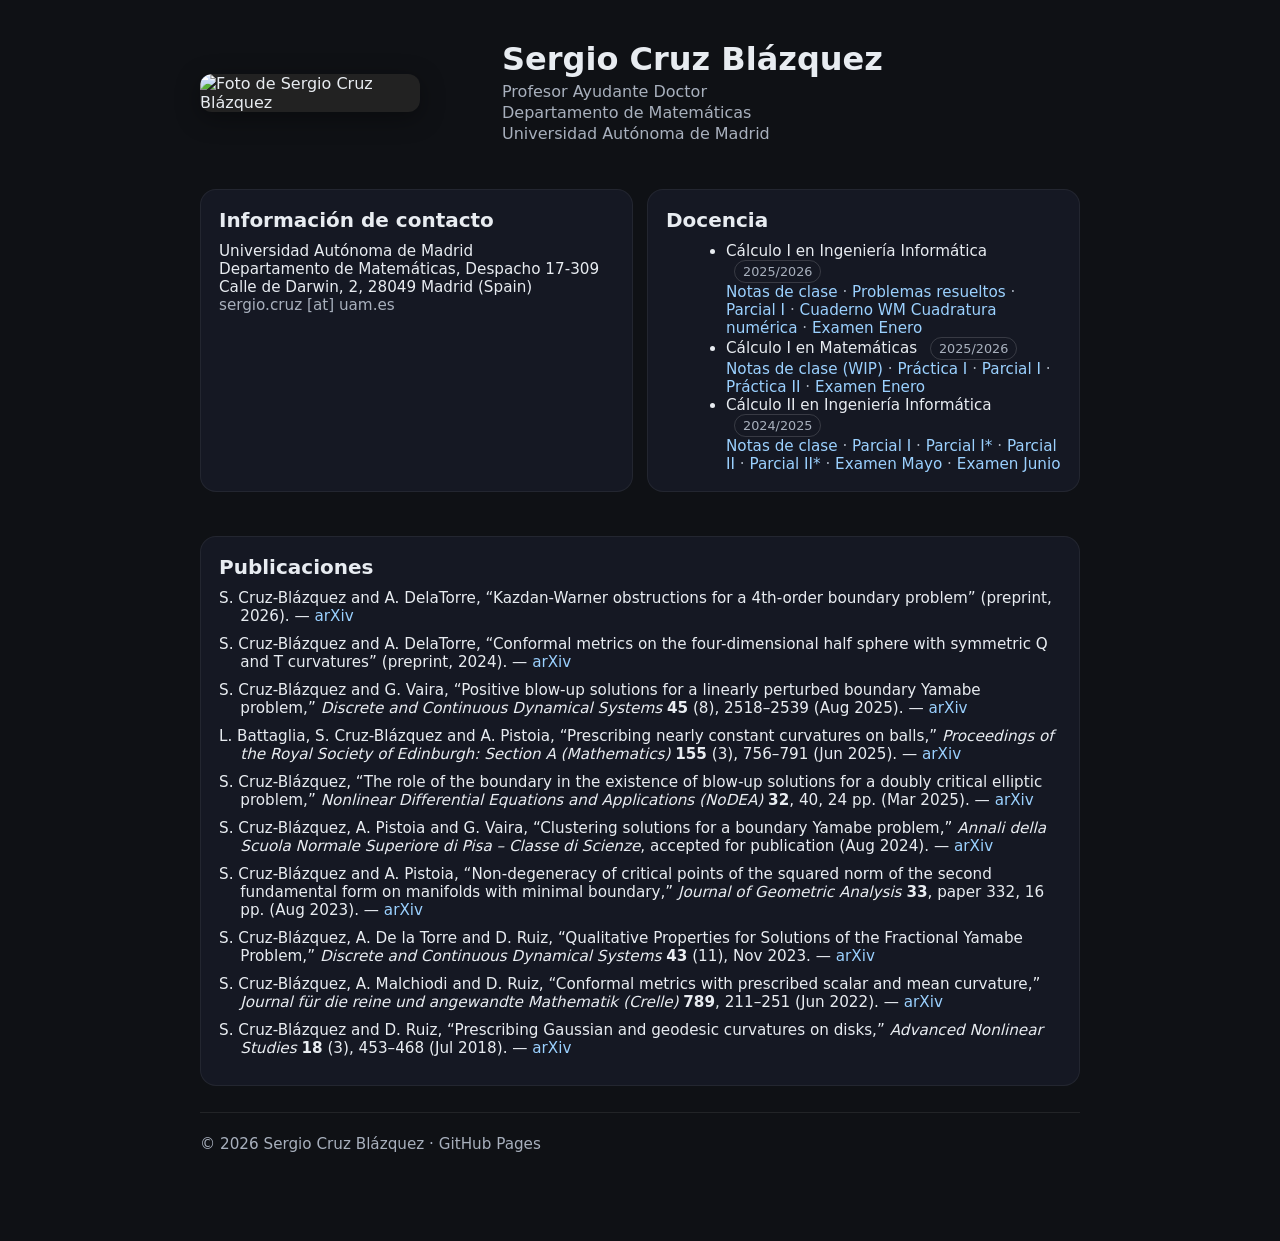
==== index.html @ 6a6e13f0 "Update index.html" ====
<!doctype html>
<html lang="es">
<head>
  <meta charset="utf-8">
  <meta name="viewport" content="width=device-width, initial-scale=1">
  <title>Web personal de Sergio Cruz</title>
  <link rel="icon" type="image/x-icon" href="assets/img/icono2.ico">
  <style>
    :root {
      --bg: #0f1115; --card: #151823; --ink: #e8ecf1; --muted: #a8b0bd; --link: #9bd1ff;
    }
    html, body { margin:0; padding:0; background:var(--bg); color:var(--ink);
      font-family: system-ui, -apple-system, Segoe UI, Roboto, Helvetica, Arial, sans-serif; }
    .wrap { max-width: 880px; margin: 40px auto; padding: 0 18px 48px; }
    header {
  display: grid;
  grid-template-columns: 260px 1fr; /* reserva más ancho para la columna de la foto */
  gap: 36px;                        /* más separación entre foto y texto */
  align-items: center;
  margin-bottom: 26px;
}
header img {
  width: 220px;
  height: auto;
  border-radius: 12px;
  box-shadow: 0 6px 24px rgba(0,0,0,.35);
  background:#222;
}

/* añade un pequeño empujón extra solo en pantallas anchas */
.titleblock { padding-left: 6px; }

/* en móvil mantenemos todo compacto */
@media (max-width: 720px) {
  header { grid-template-columns: 1fr; gap: 14px; }
  .titleblock { padding-left: 0; }
}

    header img { 
  width: 220px;      /* más ancho */
  height: auto;      /* altura automática */
  border-radius: 12px;
  box-shadow: 0 6px 24px rgba(0,0,0,.35);
  background:#222;
}
    h1 { font-size: 2rem; margin: 0 0 4px 0; line-height: 1.2; }
    .sub { color: var(--muted); margin: 2px 0; }
    .card { background: var(--card); border: 1px solid rgba(255,255,255,.06); border-radius: 16px; padding: 18px; margin: 18px 0 26px; }
    h2 { font-size: 1.25rem; margin: 0 0 10px 0; }
    a { color: var(--link); text-decoration: none; } a:hover { text-decoration: underline; }
    ul { margin: 10px 0 0 20px; }
    .muted { color: var(--muted); }
    .grid2 { display: grid; grid-template-columns: 1fr 1fr; gap: 14px; }
    @media (max-width: 720px) { header { grid-template-columns: 1fr; } header img { width: 120px; height: 120px; } .grid2 { grid-template-columns: 1fr; } }
    .tag { display:inline-block; font-size:.8rem; padding:3px 8px; border:1px solid rgba(255,255,255,.15); border-radius:999px; color:var(--muted); margin-left:8px; }
    .small { font-size: .95rem; }
    .hr { height:1px; background: rgba(255,255,255,.08); margin: 22px 0; }
  </style>
</head>
<body>
  <div class="wrap">
<header>
  <img src="assets/img/sergio.jpg" alt="Foto de Sergio Cruz Blázquez">
  <div class="titleblock">
    <h1>Sergio Cruz Blázquez</h1>
    <div class="sub">Profesor Ayudante Doctor</div>
    <div class="sub">Departamento de Matemáticas</div>
    <div class="sub">Universidad Autónoma de Madrid</div>
  </div>
</header>

    <div class="grid2">
      <section class="card">
        <h2>Información de contacto</h2>
        <div class="small">
          Universidad Autónoma de Madrid<br>
          Departamento de Matemáticas, Despacho 17-309<br>
          Calle de Darwin, 2, 28049 Madrid (Spain)<br>
          <span class="muted">sergio.cruz [at] uam.es</span>
        </div>
      </section>

      <section class="card">
        <h2>Docencia</h2>
        <ul class="small">
		<li>
            Cálculo I en Ingeniería Informática
            <span class="tag">2025/2026</span>
            <div class="muted">
              <a href="assets/apuntes/2025-2026/calculoI-inginf/cal1_inginf.pdf">Notas de clase</a> ·
              <a href="assets/apuntes/2025-2026/calculoI-inginf/Problemas Resueltos.pdf">Problemas resueltos</a> ·
			  <a href="assets/apuntes/2025-2026/calculoI-inginf/correccion_parcial.pdf">Parcial I</a> ·
			  <a href="assets/apuntes/2025-2026/calculoI-inginf/Cuadr_num.nb">Cuaderno WM Cuadratura numérica</a> ·
			  <a href="assets/apuntes/2025-2026/calculoI-inginf/examen_enero_resuelto.pdf">Examen Enero</a>
            </div>
          </li>
          <li>
            Cálculo I en Matemáticas
            <span class="tag">2025/2026</span>
            <div class="muted">
              <a href="assets/apuntes/2025-2026/calculoI-mat/main.pdf">Notas de clase (WIP)</a> ·
			  <a href="assets/apuntes/2025-2026/calculoI-mat/sol-practica1.pdf">Práctica I</a> ·
			  <a href="assets/apuntes/2025-2026/calculoI-mat/sol-parcial1.pdf">Parcial I</a> ·
			  <a href="assets/apuntes/2025-2026/calculoI-mat/prac2.pdf">Práctica II</a> ·
			  <a href="assets/apuntes/2025-2026/calculoI-mat/sol-final-enero.pdf">Examen Enero</a>
            </div>
          </li>
          <li>
            Cálculo II en Ingeniería Informática
            <span class="tag">2024/2025</span>
            <div class="muted">
              <a href="assets/apuntes/2024-2025/calculoII-inginf/teoria_cal2.pdf">Notas de clase</a> ·
              <a href="assets/apuntes/2024-2025/calculoII-inginf/parcial1.pdf">Parcial I</a> ·
              <a href="assets/apuntes/2024-2025/calculoII-inginf/parcial1-i.pdf">Parcial I*</a> ·
              <a href="assets/apuntes/2024-2025/calculoII-inginf/parcial2.pdf">Parcial II</a> ·
              <a href="assets/apuntes/2024-2025/calculoII-inginf/parcial2-i.pdf">Parcial II*</a> ·
              <a href="assets/apuntes/2024-2025/calculoII-inginf/examenmayo.pdf">Examen Mayo</a> ·
              <a href="assets/apuntes/2024-2025/calculoII-inginf/examenjunio.pdf">Examen Junio</a>
            </div>
          </li>
        </ul>
      </section>
    </div>

    <section class="card">
  <h2>Publicaciones</h2>
  <style>
    /* sangría francesa para que las entradas queden alineadas y elegantes */
    .pubs { list-style: none; margin: 10px 0 0; padding: 0; }
    .pubs li { margin: 10px 0; padding-left: 1.4em; text-indent: -1.4em; }
    .pubs a { white-space: nowrap; }
    .pubs em { font-style: italic; }
  </style>

  <ul class="small pubs">
	<li>
      S. Cruz-Blázquez and A. DelaTorre,
      “Kazdan-Warner obstructions for a 4th-order boundary problem”
      (preprint, 2026). —
      <a href="https://arxiv.org/pdf/2603.22464" target="_blank" rel="noopener">arXiv</a>
    </li>
	
    <li>
      S. Cruz-Blázquez and A. DelaTorre,
      “Conformal metrics on the four-dimensional half sphere with symmetric Q and T curvatures”
      (preprint, 2024). —
      <a href="https://arxiv.org/pdf/2408.16311" target="_blank" rel="noopener">arXiv</a>
    </li>

    <li>
      S. Cruz-Blázquez and G. Vaira,
      “Positive blow-up solutions for a linearly perturbed boundary Yamabe problem,”
      <em>Discrete and Continuous Dynamical Systems</em> <strong>45</strong> (8), 2518–2539 (Aug 2025). —
      <a href="https://arxiv.org/pdf/2301.07396" target="_blank" rel="noopener">arXiv</a>
    </li>

    <li>
      L. Battaglia, S. Cruz-Blázquez and A. Pistoia,
      “Prescribing nearly constant curvatures on balls,”
      <em>Proceedings of the Royal Society of Edinburgh: Section A (Mathematics)</em> <strong>155</strong> (3), 756–791 (Jun 2025). —
      <a href="https://arxiv.org/pdf/2305.09622" target="_blank" rel="noopener">arXiv</a>
    </li>

    <li>
      S. Cruz-Blázquez,
      “The role of the boundary in the existence of blow-up solutions for a doubly critical elliptic problem,”
      <em>Nonlinear Differential Equations and Applications (NoDEA)</em> <strong>32</strong>, 40, 24 pp. (Mar 2025). —
      <a href="https://arxiv.org/pdf/2312.08024" target="_blank" rel="noopener">arXiv</a>
    </li>

    <li>
      S. Cruz-Blázquez, A. Pistoia and G. Vaira,
      “Clustering solutions for a boundary Yamabe problem,”
      <em>Annali della Scuola Normale Superiore di Pisa – Classe di Scienze</em>,
      accepted for publication (Aug 2024). —
      <a href="https://arxiv.org/pdf/2211.08219" target="_blank" rel="noopener">arXiv</a>
    </li>

    <li>
      S. Cruz-Blázquez and A. Pistoia,
      “Non-degeneracy of critical points of the squared norm of the second fundamental form on manifolds with minimal boundary,”
      <em>Journal of Geometric Analysis</em> <strong>33</strong>, paper 332, 16 pp. (Aug 2023). —
      <a href="https://arxiv.org/pdf/2212.12748" target="_blank" rel="noopener">arXiv</a>
    </li>

    <li>
      S. Cruz-Blázquez, A. De la Torre and D. Ruiz,
      “Qualitative Properties for Solutions of the Fractional Yamabe Problem,”
      <em>Discrete and Continuous Dynamical Systems</em> <strong>43</strong> (11), Nov 2023. —
      <a href="https://arxiv.org/pdf/2207.09886" target="_blank" rel="noopener">arXiv</a>
    </li>

    <li>
      S. Cruz-Blázquez, A. Malchiodi and D. Ruiz,
      “Conformal metrics with prescribed scalar and mean curvature,”
      <em>Journal für die reine und angewandte Mathematik (Crelle)</em> <strong>789</strong>, 211–251 (Jun 2022). —
      <a href="https://arxiv.org/pdf/2105.04185" target="_blank" rel="noopener">arXiv</a>
    </li>

    <li>
      S. Cruz-Blázquez and D. Ruiz,
      “Prescribing Gaussian and geodesic curvatures on disks,”
      <em>Advanced Nonlinear Studies</em> <strong>18</strong> (3), 453–468 (Jul 2018). —
      <a href="https://arxiv.org/pdf/1806.06292" target="_blank" rel="noopener">arXiv</a>
    </li>
  </ul>
</section>


    <div class="hr"></div>
    <footer class="muted small">
      © <span id="y"></span> Sergio Cruz Blázquez · GitHub Pages
    </footer>
  </div>

  <script>document.getElementById('y').textContent = new Date().getFullYear();</script>
</body>
</html>
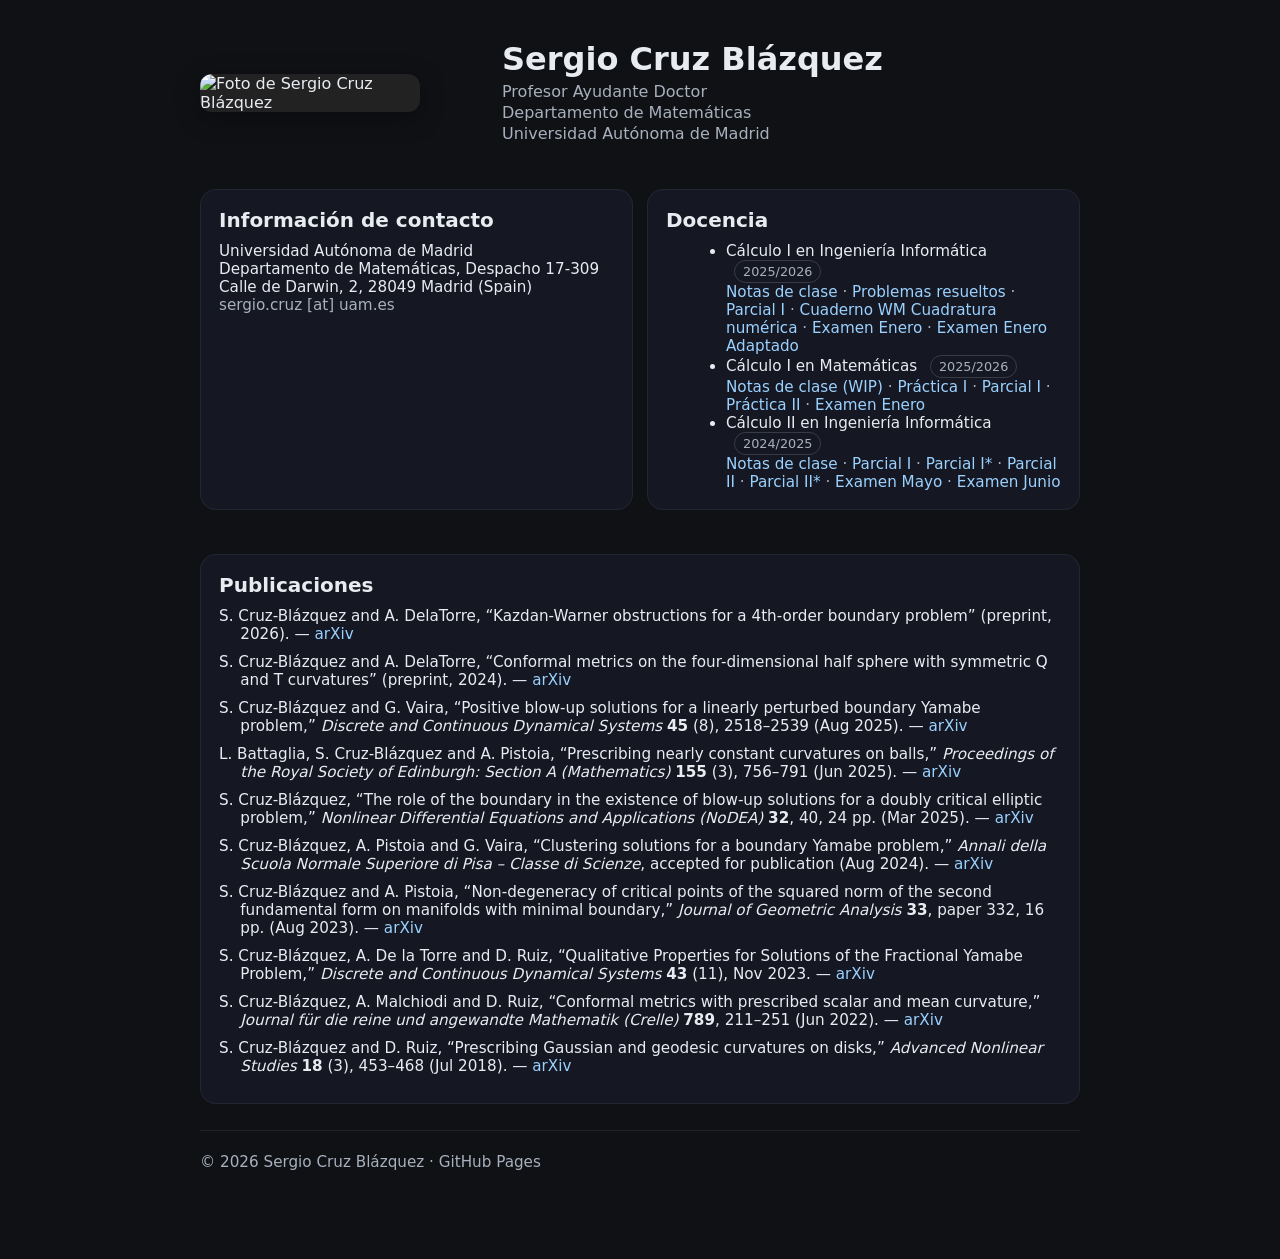
==== commit 296ba8fc: "examen adaptado" ====
--- a/index.html
+++ b/index.html
@@ -91,7 +91,8 @@
               <a href="assets/apuntes/2025-2026/calculoI-inginf/Problemas Resueltos.pdf">Problemas resueltos</a> ·
 			  <a href="assets/apuntes/2025-2026/calculoI-inginf/correccion_parcial.pdf">Parcial I</a> ·
 			  <a href="assets/apuntes/2025-2026/calculoI-inginf/Cuadr_num.nb">Cuaderno WM Cuadratura numérica</a> ·
-			  <a href="assets/apuntes/2025-2026/calculoI-inginf/examen_enero_resuelto.pdf">Examen Enero</a>
+			  <a href="assets/apuntes/2025-2026/calculoI-inginf/examen_enero_resuelto.pdf">Examen Enero</a> ·
+			  <a href="assets/apuntes/2025-2026/calculoI-inginf/examen_final_adaptado_soluciones.pdf">Examen Enero Adaptado</a>
             </div>
           </li>
           <li>
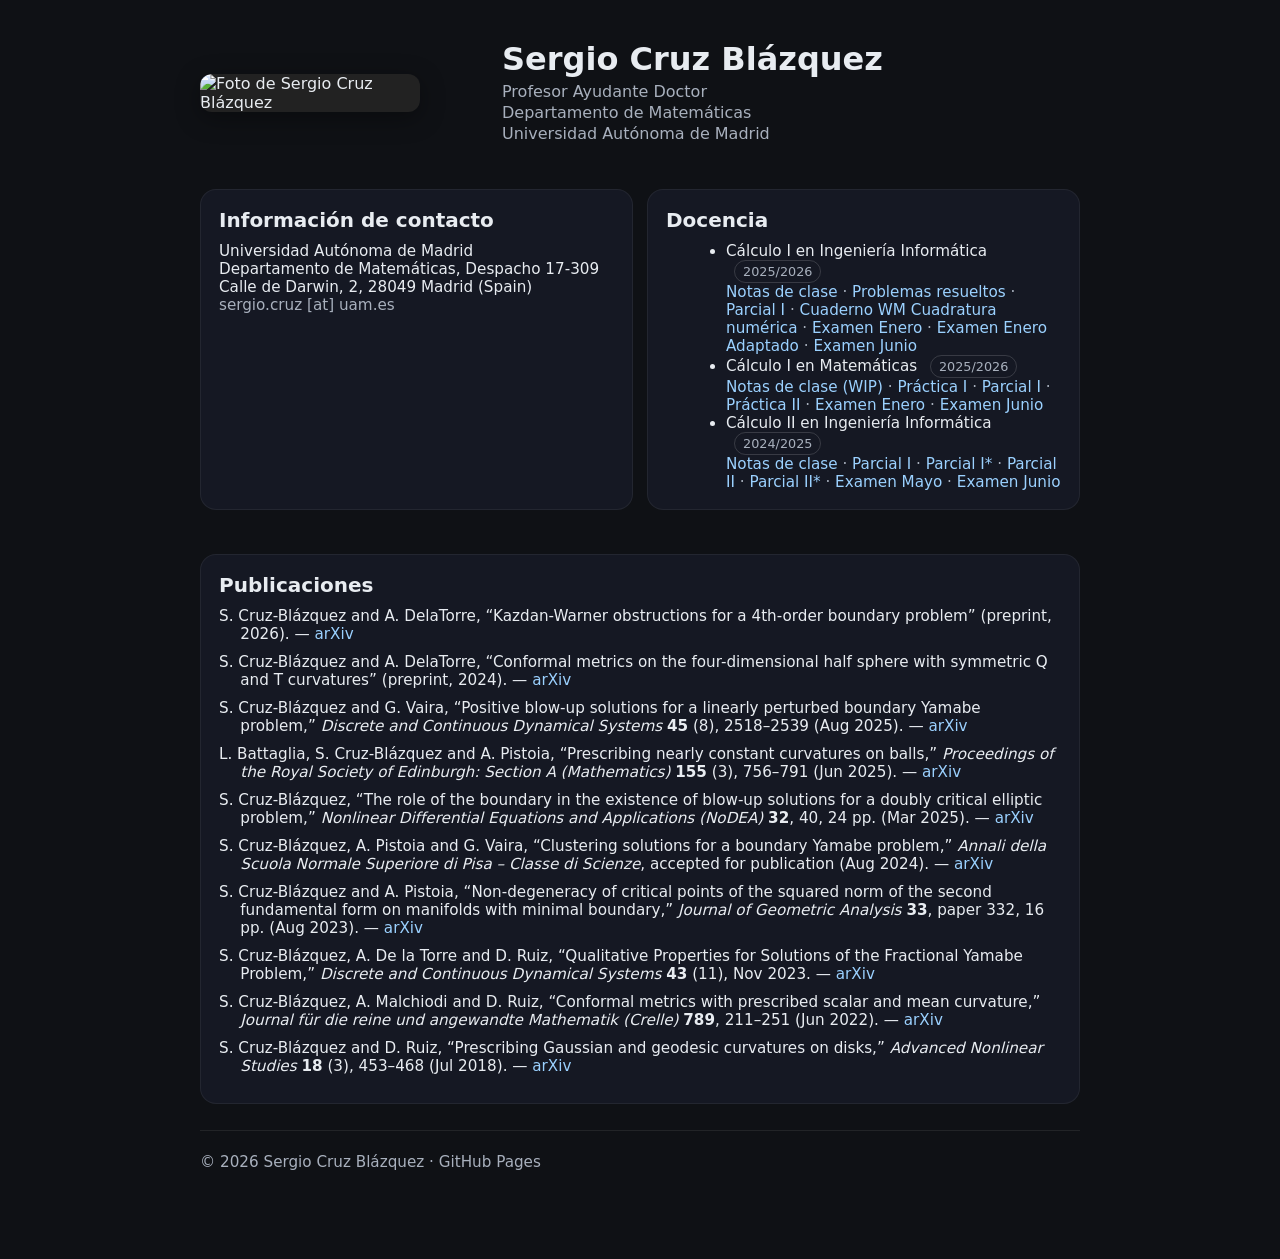
==== commit 0d074d10: "exámenes resueltos" ====
--- a/index.html
+++ b/index.html
@@ -92,7 +92,8 @@
 			  <a href="assets/apuntes/2025-2026/calculoI-inginf/correccion_parcial.pdf">Parcial I</a> ·
 			  <a href="assets/apuntes/2025-2026/calculoI-inginf/Cuadr_num.nb">Cuaderno WM Cuadratura numérica</a> ·
 			  <a href="assets/apuntes/2025-2026/calculoI-inginf/examen_enero_resuelto.pdf">Examen Enero</a> ·
-			  <a href="assets/apuntes/2025-2026/calculoI-inginf/examen_final_adaptado_soluciones.pdf">Examen Enero Adaptado</a>
+			  <a href="assets/apuntes/2025-2026/calculoI-inginf/examen_final_adaptado_soluciones.pdf">Examen Enero Adaptado</a> ·
+			  <a href="assets/apuntes/2025-2026/calculoI-inginf/extraordinaria_definitiva_soluciones.pdf">Examen Junio</a>
             </div>
           </li>
           <li>
@@ -103,7 +104,8 @@
 			  <a href="assets/apuntes/2025-2026/calculoI-mat/sol-practica1.pdf">Práctica I</a> ·
 			  <a href="assets/apuntes/2025-2026/calculoI-mat/sol-parcial1.pdf">Parcial I</a> ·
 			  <a href="assets/apuntes/2025-2026/calculoI-mat/prac2.pdf">Práctica II</a> ·
-			  <a href="assets/apuntes/2025-2026/calculoI-mat/sol-final-enero.pdf">Examen Enero</a>
+			  <a href="assets/apuntes/2025-2026/calculoI-mat/sol-final-enero.pdf">Examen Enero</a> ·
+			  <a href="assets/apuntes/2025-2026/calculoI-mat/Propuesta-Extraordinaria-soluciones.pdf">Examen Junio</a>
             </div>
           </li>
           <li>
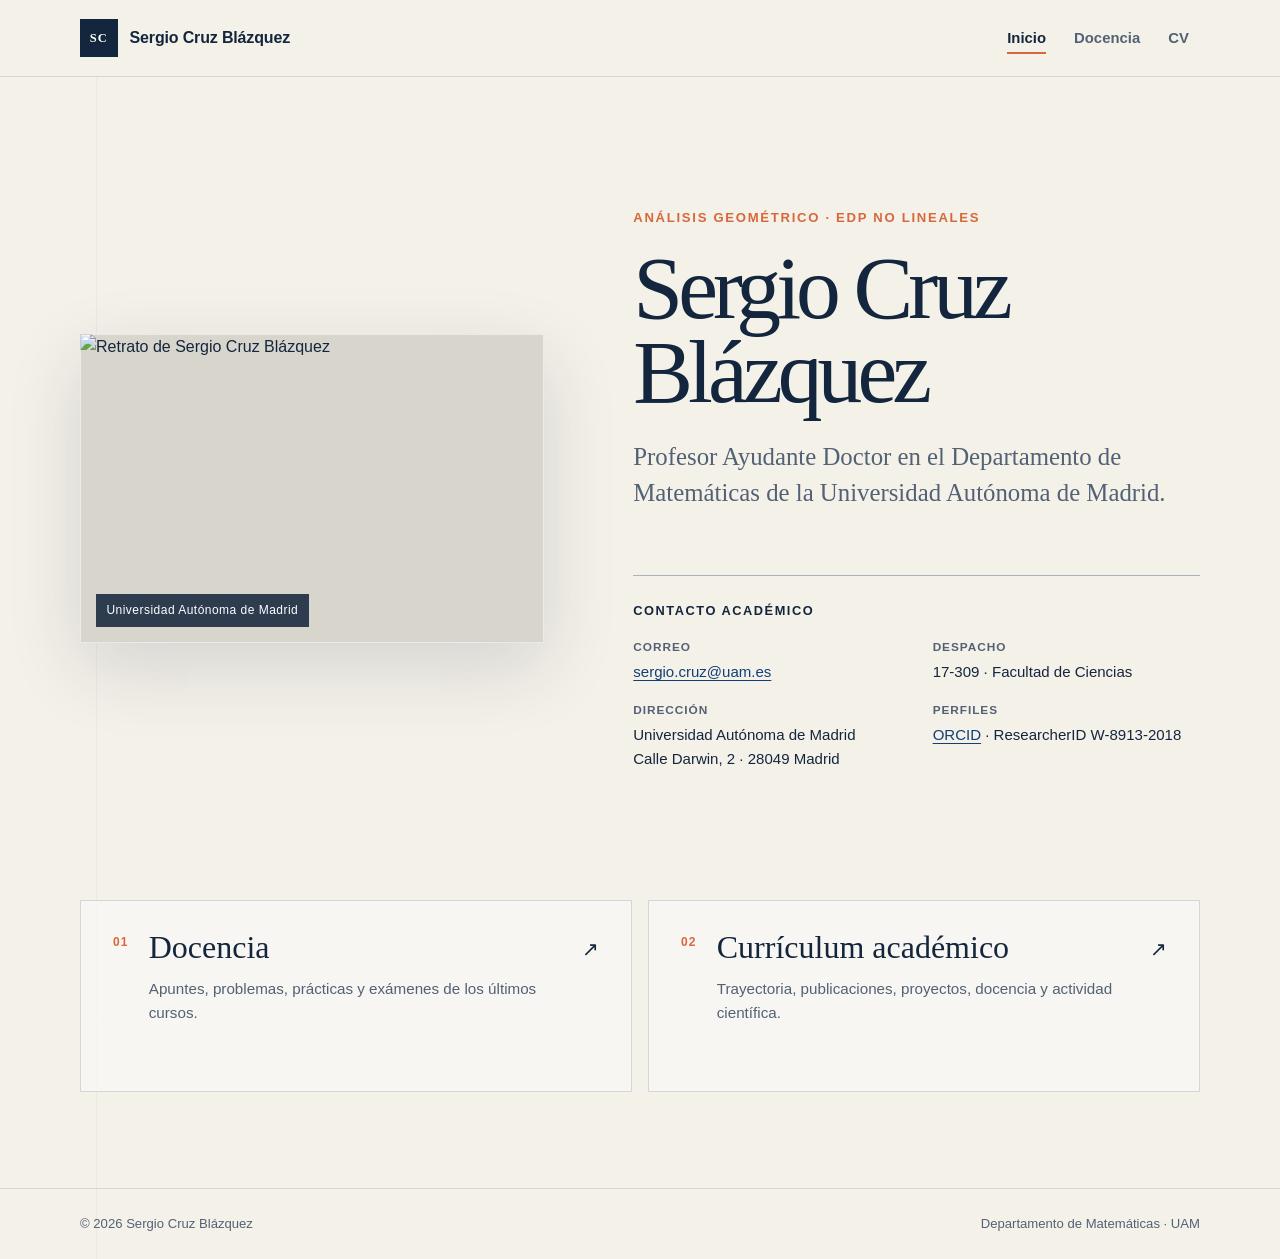
==== commit 6da8e20f: "Renueva la web académica" ====
--- a/index.html
+++ b/index.html
@@ -3,219 +3,95 @@
 <head>
   <meta charset="utf-8">
   <meta name="viewport" content="width=device-width, initial-scale=1">
-  <title>Web personal de Sergio Cruz</title>
+  <meta name="description" content="Página académica de Sergio Cruz Blázquez, profesor del Departamento de Matemáticas de la Universidad Autónoma de Madrid.">
+  <title>Sergio Cruz Blázquez | Matemáticas UAM</title>
   <link rel="icon" type="image/x-icon" href="assets/img/icono2.ico">
-  <style>
-    :root {
-      --bg: #0f1115; --card: #151823; --ink: #e8ecf1; --muted: #a8b0bd; --link: #9bd1ff;
-    }
-    html, body { margin:0; padding:0; background:var(--bg); color:var(--ink);
-      font-family: system-ui, -apple-system, Segoe UI, Roboto, Helvetica, Arial, sans-serif; }
-    .wrap { max-width: 880px; margin: 40px auto; padding: 0 18px 48px; }
-    header {
-  display: grid;
-  grid-template-columns: 260px 1fr; /* reserva más ancho para la columna de la foto */
-  gap: 36px;                        /* más separación entre foto y texto */
-  align-items: center;
-  margin-bottom: 26px;
-}
-header img {
-  width: 220px;
-  height: auto;
-  border-radius: 12px;
-  box-shadow: 0 6px 24px rgba(0,0,0,.35);
-  background:#222;
-}
-
-/* añade un pequeño empujón extra solo en pantallas anchas */
-.titleblock { padding-left: 6px; }
-
-/* en móvil mantenemos todo compacto */
-@media (max-width: 720px) {
-  header { grid-template-columns: 1fr; gap: 14px; }
-  .titleblock { padding-left: 0; }
-}
-
-    header img { 
-  width: 220px;      /* más ancho */
-  height: auto;      /* altura automática */
-  border-radius: 12px;
-  box-shadow: 0 6px 24px rgba(0,0,0,.35);
-  background:#222;
-}
-    h1 { font-size: 2rem; margin: 0 0 4px 0; line-height: 1.2; }
-    .sub { color: var(--muted); margin: 2px 0; }
-    .card { background: var(--card); border: 1px solid rgba(255,255,255,.06); border-radius: 16px; padding: 18px; margin: 18px 0 26px; }
-    h2 { font-size: 1.25rem; margin: 0 0 10px 0; }
-    a { color: var(--link); text-decoration: none; } a:hover { text-decoration: underline; }
-    ul { margin: 10px 0 0 20px; }
-    .muted { color: var(--muted); }
-    .grid2 { display: grid; grid-template-columns: 1fr 1fr; gap: 14px; }
-    @media (max-width: 720px) { header { grid-template-columns: 1fr; } header img { width: 120px; height: 120px; } .grid2 { grid-template-columns: 1fr; } }
-    .tag { display:inline-block; font-size:.8rem; padding:3px 8px; border:1px solid rgba(255,255,255,.15); border-radius:999px; color:var(--muted); margin-left:8px; }
-    .small { font-size: .95rem; }
-    .hr { height:1px; background: rgba(255,255,255,.08); margin: 22px 0; }
-  </style>
+  <link rel="stylesheet" href="styles.css">
 </head>
 <body>
-  <div class="wrap">
-<header>
-  <img src="assets/img/sergio.jpg" alt="Foto de Sergio Cruz Blázquez">
-  <div class="titleblock">
-    <h1>Sergio Cruz Blázquez</h1>
-    <div class="sub">Profesor Ayudante Doctor</div>
-    <div class="sub">Departamento de Matemáticas</div>
-    <div class="sub">Universidad Autónoma de Madrid</div>
-  </div>
-</header>
+  <a class="skip-link" href="#contenido">Saltar al contenido</a>
 
-    <div class="grid2">
-      <section class="card">
-        <h2>Información de contacto</h2>
-        <div class="small">
-          Universidad Autónoma de Madrid<br>
-          Departamento de Matemáticas, Despacho 17-309<br>
-          Calle de Darwin, 2, 28049 Madrid (Spain)<br>
-          <span class="muted">sergio.cruz [at] uam.es</span>
+  <header class="site-header">
+    <div class="nav-shell">
+      <a class="site-name" href="index.html" aria-label="Sergio Cruz Blázquez, inicio">
+        <span class="site-mark" aria-hidden="true">SC</span>
+        <span>Sergio Cruz Blázquez</span>
+      </a>
+      <nav class="main-nav" aria-label="Navegación principal">
+        <a href="index.html" aria-current="page">Inicio</a>
+        <a href="docencia.html">Docencia</a>
+        <a href="cv.html">CV</a>
+      </nav>
+    </div>
+  </header>
+
+  <main id="contenido">
+    <section class="home-hero page-shell" aria-labelledby="nombre">
+      <div class="portrait-frame">
+        <img src="assets/img/sergio.jpg" alt="Retrato de Sergio Cruz Blázquez" width="2250" height="4000" fetchpriority="high">
+        <span class="portrait-caption">Universidad Autónoma de Madrid</span>
+      </div>
+
+      <div class="hero-copy">
+        <p class="eyebrow">Análisis geométrico · EDP no lineales</p>
+        <h1 id="nombre">Sergio Cruz Blázquez</h1>
+        <p class="role">Profesor Ayudante Doctor en el Departamento de Matemáticas de la Universidad Autónoma de Madrid.</p>
+
+        <div class="contact-block" aria-labelledby="contacto">
+          <h2 id="contacto">Contacto académico</h2>
+          <dl class="contact-list">
+            <div>
+              <dt>Correo</dt>
+              <dd><a href="mailto:sergio.cruz@uam.es">sergio.cruz@uam.es</a></dd>
+            </div>
+            <div>
+              <dt>Despacho</dt>
+              <dd>17-309 · Facultad de Ciencias</dd>
+            </div>
+            <div>
+              <dt>Dirección</dt>
+              <dd>Universidad Autónoma de Madrid<br>Calle Darwin, 2 · 28049 Madrid</dd>
+            </div>
+            <div>
+              <dt>Perfiles</dt>
+              <dd>
+                <a href="https://orcid.org/0000-0003-3401-5617" target="_blank" rel="noopener noreferrer">ORCID</a>
+                <span aria-hidden="true">·</span>
+                ResearcherID W-8913-2018
+              </dd>
+            </div>
+          </dl>
         </div>
-      </section>
+      </div>
+    </section>
 
-      <section class="card">
-        <h2>Docencia</h2>
-        <ul class="small">
-		<li>
-            Cálculo I en Ingeniería Informática
-            <span class="tag">2025/2026</span>
-            <div class="muted">
-              <a href="assets/apuntes/2025-2026/calculoI-inginf/cal1_inginf.pdf">Notas de clase</a> ·
-              <a href="assets/apuntes/2025-2026/calculoI-inginf/Problemas Resueltos.pdf">Problemas resueltos</a> ·
-			  <a href="assets/apuntes/2025-2026/calculoI-inginf/correccion_parcial.pdf">Parcial I</a> ·
-			  <a href="assets/apuntes/2025-2026/calculoI-inginf/Cuadr_num.nb">Cuaderno WM Cuadratura numérica</a> ·
-			  <a href="assets/apuntes/2025-2026/calculoI-inginf/examen_enero_resuelto.pdf">Examen Enero</a> ·
-			  <a href="assets/apuntes/2025-2026/calculoI-inginf/examen_final_adaptado_soluciones.pdf">Examen Enero Adaptado</a> ·
-			  <a href="assets/apuntes/2025-2026/calculoI-inginf/extraordinaria_definitiva_soluciones.pdf">Examen Junio</a>
-            </div>
-          </li>
-          <li>
-            Cálculo I en Matemáticas
-            <span class="tag">2025/2026</span>
-            <div class="muted">
-              <a href="assets/apuntes/2025-2026/calculoI-mat/main.pdf">Notas de clase (WIP)</a> ·
-			  <a href="assets/apuntes/2025-2026/calculoI-mat/sol-practica1.pdf">Práctica I</a> ·
-			  <a href="assets/apuntes/2025-2026/calculoI-mat/sol-parcial1.pdf">Parcial I</a> ·
-			  <a href="assets/apuntes/2025-2026/calculoI-mat/prac2.pdf">Práctica II</a> ·
-			  <a href="assets/apuntes/2025-2026/calculoI-mat/sol-final-enero.pdf">Examen Enero</a> ·
-			  <a href="assets/apuntes/2025-2026/calculoI-mat/Propuesta-Extraordinaria-soluciones.pdf">Examen Junio</a>
-            </div>
-          </li>
-          <li>
-            Cálculo II en Ingeniería Informática
-            <span class="tag">2024/2025</span>
-            <div class="muted">
-              <a href="assets/apuntes/2024-2025/calculoII-inginf/teoria_cal2.pdf">Notas de clase</a> ·
-              <a href="assets/apuntes/2024-2025/calculoII-inginf/parcial1.pdf">Parcial I</a> ·
-              <a href="assets/apuntes/2024-2025/calculoII-inginf/parcial1-i.pdf">Parcial I*</a> ·
-              <a href="assets/apuntes/2024-2025/calculoII-inginf/parcial2.pdf">Parcial II</a> ·
-              <a href="assets/apuntes/2024-2025/calculoII-inginf/parcial2-i.pdf">Parcial II*</a> ·
-              <a href="assets/apuntes/2024-2025/calculoII-inginf/examenmayo.pdf">Examen Mayo</a> ·
-              <a href="assets/apuntes/2024-2025/calculoII-inginf/examenjunio.pdf">Examen Junio</a>
-            </div>
-          </li>
-        </ul>
-      </section>
+    <section class="home-links page-shell" aria-label="Secciones principales">
+      <a class="feature-link" href="docencia.html">
+        <span class="feature-number">01</span>
+        <span>
+          <strong>Docencia</strong>
+          <small>Apuntes, problemas, prácticas y exámenes de los últimos cursos.</small>
+        </span>
+        <span class="arrow" aria-hidden="true">↗</span>
+      </a>
+      <a class="feature-link" href="cv.html">
+        <span class="feature-number">02</span>
+        <span>
+          <strong>Currículum académico</strong>
+          <small>Trayectoria, publicaciones, proyectos, docencia y actividad científica.</small>
+        </span>
+        <span class="arrow" aria-hidden="true">↗</span>
+      </a>
+    </section>
+  </main>
+
+  <footer class="site-footer">
+    <div class="page-shell">
+      <span>© <span id="year">2026</span> Sergio Cruz Blázquez</span>
+      <span>Departamento de Matemáticas · UAM</span>
     </div>
+  </footer>
 
-    <section class="card">
-  <h2>Publicaciones</h2>
-  <style>
-    /* sangría francesa para que las entradas queden alineadas y elegantes */
-    .pubs { list-style: none; margin: 10px 0 0; padding: 0; }
-    .pubs li { margin: 10px 0; padding-left: 1.4em; text-indent: -1.4em; }
-    .pubs a { white-space: nowrap; }
-    .pubs em { font-style: italic; }
-  </style>
-
-  <ul class="small pubs">
-	<li>
-      S. Cruz-Blázquez and A. DelaTorre,
-      “Kazdan-Warner obstructions for a 4th-order boundary problem”
-      (preprint, 2026). —
-      <a href="https://arxiv.org/pdf/2603.22464" target="_blank" rel="noopener">arXiv</a>
-    </li>
-	
-    <li>
-      S. Cruz-Blázquez and A. DelaTorre,
-      “Conformal metrics on the four-dimensional half sphere with symmetric Q and T curvatures”
-      (preprint, 2024). —
-      <a href="https://arxiv.org/pdf/2408.16311" target="_blank" rel="noopener">arXiv</a>
-    </li>
-
-    <li>
-      S. Cruz-Blázquez and G. Vaira,
-      “Positive blow-up solutions for a linearly perturbed boundary Yamabe problem,”
-      <em>Discrete and Continuous Dynamical Systems</em> <strong>45</strong> (8), 2518–2539 (Aug 2025). —
-      <a href="https://arxiv.org/pdf/2301.07396" target="_blank" rel="noopener">arXiv</a>
-    </li>
-
-    <li>
-      L. Battaglia, S. Cruz-Blázquez and A. Pistoia,
-      “Prescribing nearly constant curvatures on balls,”
-      <em>Proceedings of the Royal Society of Edinburgh: Section A (Mathematics)</em> <strong>155</strong> (3), 756–791 (Jun 2025). —
-      <a href="https://arxiv.org/pdf/2305.09622" target="_blank" rel="noopener">arXiv</a>
-    </li>
-
-    <li>
-      S. Cruz-Blázquez,
-      “The role of the boundary in the existence of blow-up solutions for a doubly critical elliptic problem,”
-      <em>Nonlinear Differential Equations and Applications (NoDEA)</em> <strong>32</strong>, 40, 24 pp. (Mar 2025). —
-      <a href="https://arxiv.org/pdf/2312.08024" target="_blank" rel="noopener">arXiv</a>
-    </li>
-
-    <li>
-      S. Cruz-Blázquez, A. Pistoia and G. Vaira,
-      “Clustering solutions for a boundary Yamabe problem,”
-      <em>Annali della Scuola Normale Superiore di Pisa – Classe di Scienze</em>,
-      accepted for publication (Aug 2024). —
-      <a href="https://arxiv.org/pdf/2211.08219" target="_blank" rel="noopener">arXiv</a>
-    </li>
-
-    <li>
-      S. Cruz-Blázquez and A. Pistoia,
-      “Non-degeneracy of critical points of the squared norm of the second fundamental form on manifolds with minimal boundary,”
-      <em>Journal of Geometric Analysis</em> <strong>33</strong>, paper 332, 16 pp. (Aug 2023). —
-      <a href="https://arxiv.org/pdf/2212.12748" target="_blank" rel="noopener">arXiv</a>
-    </li>
-
-    <li>
-      S. Cruz-Blázquez, A. De la Torre and D. Ruiz,
-      “Qualitative Properties for Solutions of the Fractional Yamabe Problem,”
-      <em>Discrete and Continuous Dynamical Systems</em> <strong>43</strong> (11), Nov 2023. —
-      <a href="https://arxiv.org/pdf/2207.09886" target="_blank" rel="noopener">arXiv</a>
-    </li>
-
-    <li>
-      S. Cruz-Blázquez, A. Malchiodi and D. Ruiz,
-      “Conformal metrics with prescribed scalar and mean curvature,”
-      <em>Journal für die reine und angewandte Mathematik (Crelle)</em> <strong>789</strong>, 211–251 (Jun 2022). —
-      <a href="https://arxiv.org/pdf/2105.04185" target="_blank" rel="noopener">arXiv</a>
-    </li>
-
-    <li>
-      S. Cruz-Blázquez and D. Ruiz,
-      “Prescribing Gaussian and geodesic curvatures on disks,”
-      <em>Advanced Nonlinear Studies</em> <strong>18</strong> (3), 453–468 (Jul 2018). —
-      <a href="https://arxiv.org/pdf/1806.06292" target="_blank" rel="noopener">arXiv</a>
-    </li>
-  </ul>
-</section>
-
-
-    <div class="hr"></div>
-    <footer class="muted small">
-      © <span id="y"></span> Sergio Cruz Blázquez · GitHub Pages
-    </footer>
-  </div>
-
-  <script>document.getElementById('y').textContent = new Date().getFullYear();</script>
+  <script>document.getElementById('year').textContent = new Date().getFullYear();</script>
 </body>
 </html>
--- a/styles.css
+++ b/styles.css
@@ -0,0 +1,961 @@
+:root {
+  --paper: #f4f1e9;
+  --paper-raised: #fbfaf6;
+  --ink: #14263d;
+  --ink-soft: #526174;
+  --blue: #1e5eaa;
+  --blue-dark: #123f75;
+  --line: #d4d7d6;
+  --line-strong: #abb3ba;
+  --accent: #d8673c;
+  --shadow: 0 24px 70px rgba(20, 38, 61, 0.14);
+  --serif: Georgia, "Times New Roman", serif;
+  --sans: "Segoe UI", Roboto, Helvetica, Arial, sans-serif;
+}
+
+* {
+  box-sizing: border-box;
+}
+
+html {
+  color-scheme: light;
+  scroll-behavior: smooth;
+}
+
+body {
+  margin: 0;
+  min-width: 320px;
+  background:
+    linear-gradient(90deg, transparent 0 7.5%, rgba(30, 94, 170, 0.055) 7.5% calc(7.5% + 1px), transparent calc(7.5% + 1px)),
+    var(--paper);
+  color: var(--ink);
+  font-family: var(--sans);
+  font-size: 1rem;
+  line-height: 1.65;
+  -webkit-font-smoothing: antialiased;
+}
+
+img {
+  display: block;
+  max-width: 100%;
+}
+
+a {
+  color: var(--blue-dark);
+  text-decoration-thickness: 1px;
+  text-underline-offset: 0.2em;
+}
+
+a:hover {
+  color: var(--blue);
+}
+
+a:focus-visible,
+button:focus-visible,
+summary:focus-visible {
+  outline: 3px solid rgba(216, 103, 60, 0.45);
+  outline-offset: 4px;
+}
+
+.skip-link {
+  position: fixed;
+  left: 1rem;
+  top: 1rem;
+  z-index: 100;
+  transform: translateY(-180%);
+  padding: 0.65rem 0.9rem;
+  border-radius: 0.25rem;
+  background: var(--ink);
+  color: #fff;
+}
+
+.skip-link:focus {
+  transform: translateY(0);
+}
+
+.page-shell,
+.nav-shell {
+  width: min(1120px, calc(100% - 3rem));
+  margin-inline: auto;
+}
+
+.site-header {
+  position: sticky;
+  top: 0;
+  z-index: 20;
+  border-bottom: 1px solid rgba(20, 38, 61, 0.12);
+  background: rgba(244, 241, 233, 0.92);
+  backdrop-filter: blur(14px);
+}
+
+.nav-shell {
+  min-height: 76px;
+  display: flex;
+  align-items: center;
+  justify-content: space-between;
+  gap: 2rem;
+}
+
+.site-name {
+  display: inline-flex;
+  align-items: center;
+  gap: 0.75rem;
+  color: var(--ink);
+  font-weight: 650;
+  text-decoration: none;
+  letter-spacing: -0.01em;
+}
+
+.site-mark {
+  display: grid;
+  width: 2.35rem;
+  height: 2.35rem;
+  place-items: center;
+  background: var(--ink);
+  color: #fff;
+  font-family: var(--serif);
+  font-size: 0.78rem;
+  letter-spacing: 0.09em;
+}
+
+.main-nav {
+  display: flex;
+  align-items: center;
+  gap: 0.35rem;
+}
+
+.main-nav a {
+  position: relative;
+  padding: 0.45rem 0.7rem;
+  color: var(--ink-soft);
+  font-size: 0.93rem;
+  font-weight: 600;
+  text-decoration: none;
+}
+
+.main-nav a::after {
+  content: "";
+  position: absolute;
+  left: 0.7rem;
+  right: 0.7rem;
+  bottom: 0.24rem;
+  height: 2px;
+  transform: scaleX(0);
+  transform-origin: left;
+  background: var(--accent);
+  transition: transform 160ms ease;
+}
+
+.main-nav a:hover,
+.main-nav a[aria-current="page"] {
+  color: var(--ink);
+}
+
+.main-nav a:hover::after,
+.main-nav a[aria-current="page"]::after {
+  transform: scaleX(1);
+}
+
+.home-hero {
+  display: grid;
+  grid-template-columns: minmax(320px, 0.9fr) minmax(400px, 1.1fr);
+  gap: clamp(3rem, 7vw, 7.5rem);
+  align-items: center;
+  min-height: calc(100vh - 77px);
+  padding-block: clamp(3rem, 8vw, 7rem);
+}
+
+.portrait-frame {
+  position: relative;
+  aspect-ratio: 3 / 2;
+  overflow: hidden;
+  box-shadow: var(--shadow);
+  background: #d7d5cc;
+}
+
+.portrait-frame::before {
+  content: "";
+  position: absolute;
+  inset: 0;
+  z-index: 1;
+  border: 1px solid rgba(255, 255, 255, 0.5);
+  pointer-events: none;
+}
+
+.portrait-frame img {
+  width: 100%;
+  height: 100%;
+  object-fit: cover;
+  object-position: 50% 16%;
+}
+
+.portrait-caption {
+  position: absolute;
+  left: 1rem;
+  bottom: 1rem;
+  z-index: 2;
+  padding: 0.4rem 0.65rem;
+  background: rgba(20, 38, 61, 0.87);
+  color: #fff;
+  font-size: 0.75rem;
+  letter-spacing: 0.04em;
+}
+
+.eyebrow {
+  margin: 0 0 1.1rem;
+  color: var(--accent);
+  font-size: 0.82rem;
+  font-weight: 750;
+  letter-spacing: 0.13em;
+  text-transform: uppercase;
+}
+
+h1,
+h2,
+h3 {
+  text-wrap: balance;
+}
+
+h1 {
+  max-width: 10ch;
+  margin: 0;
+  font-family: var(--serif);
+  font-size: clamp(3.1rem, 7vw, 6.4rem);
+  font-weight: 500;
+  letter-spacing: -0.055em;
+  line-height: 0.94;
+}
+
+.role {
+  max-width: 42rem;
+  margin: 1.5rem 0 0;
+  color: var(--ink-soft);
+  font-family: var(--serif);
+  font-size: clamp(1.18rem, 2.1vw, 1.55rem);
+  line-height: 1.45;
+}
+
+.contact-block {
+  margin-top: clamp(2.25rem, 5vw, 4rem);
+  padding-top: 1.5rem;
+  border-top: 1px solid var(--line-strong);
+}
+
+.contact-block h2 {
+  margin: 0 0 1.1rem;
+  font-size: 0.8rem;
+  letter-spacing: 0.12em;
+  text-transform: uppercase;
+}
+
+.contact-list {
+  display: grid;
+  grid-template-columns: repeat(2, minmax(0, 1fr));
+  gap: 1.1rem 2rem;
+  margin: 0;
+}
+
+.contact-list div {
+  min-width: 0;
+}
+
+.contact-list dt {
+  margin-bottom: 0.16rem;
+  color: var(--ink-soft);
+  font-size: 0.74rem;
+  font-weight: 700;
+  letter-spacing: 0.08em;
+  text-transform: uppercase;
+}
+
+.contact-list dd {
+  margin: 0;
+  font-size: 0.94rem;
+  line-height: 1.55;
+  overflow-wrap: anywhere;
+}
+
+.home-links {
+  display: grid;
+  grid-template-columns: repeat(2, minmax(0, 1fr));
+  gap: 1rem;
+  padding-block: 0 6rem;
+}
+
+.feature-link {
+  display: grid;
+  grid-template-columns: auto 1fr auto;
+  gap: 1.25rem;
+  align-items: start;
+  min-height: 12rem;
+  padding: clamp(1.4rem, 3vw, 2rem);
+  border: 1px solid var(--line);
+  background: rgba(251, 250, 246, 0.68);
+  color: var(--ink);
+  text-decoration: none;
+  transition: transform 180ms ease, border-color 180ms ease, background 180ms ease;
+}
+
+.feature-link:hover {
+  transform: translateY(-4px);
+  border-color: var(--blue);
+  background: var(--paper-raised);
+  color: var(--ink);
+}
+
+.feature-number {
+  color: var(--accent);
+  font-size: 0.75rem;
+  font-weight: 800;
+  letter-spacing: 0.1em;
+}
+
+.feature-link strong {
+  display: block;
+  margin: -0.25rem 0 0.7rem;
+  font-family: var(--serif);
+  font-size: clamp(1.4rem, 2.5vw, 2rem);
+  font-weight: 500;
+  line-height: 1.15;
+}
+
+.feature-link small {
+  display: block;
+  max-width: 31rem;
+  color: var(--ink-soft);
+  font-size: 0.95rem;
+  line-height: 1.55;
+}
+
+.arrow {
+  font-size: 1.25rem;
+}
+
+.site-footer {
+  border-top: 1px solid var(--line);
+  color: var(--ink-soft);
+  font-size: 0.82rem;
+}
+
+.site-footer .page-shell {
+  display: flex;
+  justify-content: space-between;
+  gap: 1rem;
+  padding-block: 1.5rem;
+}
+
+.page-hero {
+  padding-block: clamp(4rem, 8vw, 7rem) clamp(3rem, 6vw, 5rem);
+  border-bottom: 1px solid var(--line-strong);
+}
+
+.page-hero h1 {
+  max-width: none;
+  font-size: clamp(3.5rem, 8vw, 7.2rem);
+}
+
+.page-hero > p:last-of-type {
+  max-width: 47rem;
+  margin: 1.6rem 0 0;
+  color: var(--ink-soft);
+  font-family: var(--serif);
+  font-size: clamp(1.15rem, 2.2vw, 1.45rem);
+  line-height: 1.55;
+}
+
+.content-layout {
+  display: grid;
+  grid-template-columns: 180px minmax(0, 1fr);
+  gap: clamp(2.5rem, 6vw, 6rem);
+  padding-block: clamp(3rem, 6vw, 5rem) 7rem;
+}
+
+.section-index {
+  position: sticky;
+  top: 7rem;
+  align-self: start;
+  display: flex;
+  flex-direction: column;
+  padding-top: 0.9rem;
+  border-top: 2px solid var(--ink);
+}
+
+.section-index p {
+  margin: 0 0 0.9rem;
+  color: var(--ink-soft);
+  font-size: 0.72rem;
+  font-weight: 750;
+  letter-spacing: 0.1em;
+  text-transform: uppercase;
+}
+
+.section-index a {
+  padding: 0.38rem 0;
+  color: var(--ink-soft);
+  font-size: 0.91rem;
+  font-weight: 600;
+  text-decoration: none;
+}
+
+.section-index a:hover {
+  color: var(--blue);
+}
+
+.teaching-content,
+.cv-content {
+  min-width: 0;
+}
+
+.year-section,
+.cv-section {
+  scroll-margin-top: 6.5rem;
+}
+
+.year-section + .year-section,
+.cv-section + .cv-section {
+  margin-top: clamp(5rem, 9vw, 8.5rem);
+}
+
+.section-heading {
+  display: flex;
+  align-items: baseline;
+  gap: 1.1rem;
+  margin-bottom: 2rem;
+}
+
+.section-heading > span {
+  color: var(--accent);
+  font-size: 0.72rem;
+  font-weight: 800;
+  letter-spacing: 0.1em;
+  text-transform: uppercase;
+}
+
+.section-heading h2 {
+  margin: 0;
+  font-family: var(--serif);
+  font-size: clamp(2rem, 4vw, 3.2rem);
+  font-weight: 500;
+  letter-spacing: -0.035em;
+  line-height: 1.05;
+}
+
+.course-grid {
+  display: grid;
+  grid-template-columns: repeat(2, minmax(0, 1fr));
+  gap: 1.25rem;
+  align-items: start;
+}
+
+.course-grid-single {
+  grid-template-columns: minmax(0, 1fr);
+}
+
+.course-card {
+  border: 1px solid var(--line);
+  background: rgba(251, 250, 246, 0.76);
+}
+
+.course-card-head {
+  display: flex;
+  gap: 1rem;
+  align-items: center;
+  min-height: 8rem;
+  padding: 1.6rem;
+  border-bottom: 1px solid var(--line);
+}
+
+.course-code {
+  display: grid;
+  flex: 0 0 3rem;
+  width: 3rem;
+  height: 3rem;
+  place-items: center;
+  border-radius: 50%;
+  background: var(--ink);
+  color: #fff;
+  font-family: var(--serif);
+  font-size: 0.72rem;
+  letter-spacing: 0.08em;
+}
+
+.course-card h3 {
+  margin: 0;
+  font-family: var(--serif);
+  font-size: 1.65rem;
+  font-weight: 500;
+  line-height: 1.2;
+}
+
+.course-card-head p {
+  margin: 0.3rem 0 0;
+  color: var(--ink-soft);
+  font-size: 0.9rem;
+  line-height: 1.4;
+}
+
+.resource-list {
+  margin: 0;
+  padding: 0;
+  list-style: none;
+}
+
+.resource-list li + li {
+  border-top: 1px solid var(--line);
+}
+
+.resource-list a {
+  display: flex;
+  justify-content: space-between;
+  gap: 1.25rem;
+  align-items: center;
+  padding: 1rem 1.2rem;
+  color: var(--ink);
+  text-decoration: none;
+  transition: background 150ms ease, padding-left 150ms ease;
+}
+
+.resource-list a:hover {
+  padding-left: 1.45rem;
+  background: rgba(30, 94, 170, 0.07);
+}
+
+.resource-list strong,
+.resource-list small {
+  display: block;
+}
+
+.resource-list strong {
+  font-size: 0.92rem;
+  line-height: 1.35;
+}
+
+.resource-list small {
+  margin-top: 0.15rem;
+  color: var(--ink-soft);
+  font-size: 0.76rem;
+  line-height: 1.4;
+}
+
+.file-type {
+  flex: 0 0 auto;
+  color: var(--accent);
+  font-size: 0.68rem;
+  font-weight: 800;
+  letter-spacing: 0.1em;
+}
+
+.cv-hero {
+  padding-bottom: 3.5rem;
+}
+
+.cv-hero h1 {
+  max-width: 12ch;
+}
+
+.profile-strip {
+  display: grid;
+  grid-template-columns: 1.1fr 1fr 1.4fr 1.3fr;
+  gap: 1px;
+  margin: clamp(2.5rem, 5vw, 4rem) 0 0;
+  background: var(--line);
+  border: 1px solid var(--line);
+}
+
+.profile-strip div {
+  min-width: 0;
+  padding: 1rem;
+  background: var(--paper-raised);
+}
+
+.profile-strip dt {
+  margin-bottom: 0.25rem;
+  color: var(--ink-soft);
+  font-size: 0.68rem;
+  font-weight: 750;
+  letter-spacing: 0.09em;
+  text-transform: uppercase;
+}
+
+.profile-strip dd {
+  margin: 0;
+  font-size: 0.85rem;
+  line-height: 1.5;
+  overflow-wrap: anywhere;
+}
+
+.cv-layout {
+  grid-template-columns: 200px minmax(0, 1fr);
+}
+
+.timeline {
+  border-top: 1px solid var(--line-strong);
+}
+
+.timeline-item {
+  position: relative;
+  display: grid;
+  grid-template-columns: minmax(0, 1fr) 13rem;
+  padding: 1.8rem 0 1.8rem 1.55rem;
+  border-bottom: 1px solid var(--line);
+}
+
+.timeline-item::before {
+  content: "";
+  position: absolute;
+  left: 0;
+  top: 2.25rem;
+  width: 0.5rem;
+  height: 0.5rem;
+  border: 2px solid var(--accent);
+  border-radius: 50%;
+  background: var(--paper);
+}
+
+.timeline-item h3 {
+  grid-column: 1;
+  margin: 0;
+  font-family: var(--serif);
+  font-size: 1.26rem;
+  font-weight: 600;
+  line-height: 1.35;
+}
+
+.timeline-item .date {
+  grid-column: 2;
+  grid-row: 1;
+  margin: 0;
+  color: var(--ink-soft);
+  font-size: 0.78rem;
+  font-weight: 700;
+  text-align: right;
+}
+
+.timeline-item .institution {
+  grid-column: 1 / -1;
+  margin: 0.25rem 0 0;
+  color: var(--blue-dark);
+  font-size: 0.9rem;
+  font-style: italic;
+}
+
+.timeline-item ul {
+  grid-column: 1 / -1;
+  margin: 0.7rem 0 0;
+  padding-left: 1.15rem;
+  color: var(--ink-soft);
+  font-size: 0.92rem;
+}
+
+.timeline-item li + li {
+  margin-top: 0.32rem;
+}
+
+.publication-list {
+  margin: 0;
+  padding: 0;
+  list-style: none;
+  counter-reset: publication 11;
+}
+
+.publication-list > li {
+  position: relative;
+  counter-increment: publication -1;
+  padding: 1.6rem 0 1.7rem 3.2rem;
+  border-top: 1px solid var(--line);
+}
+
+.publication-list > li::before {
+  content: counter(publication, decimal-leading-zero);
+  position: absolute;
+  left: 0;
+  top: 1.75rem;
+  color: var(--accent);
+  font-family: var(--serif);
+  font-size: 1.1rem;
+  font-weight: 700;
+}
+
+.publication p {
+  margin: 0;
+}
+
+.publication > a {
+  display: inline-block;
+  margin-top: 0.55rem;
+  font-size: 0.82rem;
+  font-weight: 700;
+}
+
+.metrics {
+  margin-top: 0.8rem;
+  color: var(--ink-soft);
+  font-size: 0.8rem;
+}
+
+.metrics summary {
+  width: fit-content;
+  cursor: pointer;
+  color: var(--ink-soft);
+  font-weight: 700;
+}
+
+.metrics p {
+  max-width: 70rem;
+  margin-top: 0.7rem;
+  padding: 0.75rem 1rem;
+  border-left: 2px solid var(--blue);
+  background: rgba(30, 94, 170, 0.06);
+}
+
+.subsection {
+  margin-top: 3.5rem;
+}
+
+.subsection h3,
+.subheading {
+  margin: 0 0 1rem;
+  font-family: var(--serif);
+  font-size: 1.65rem;
+  font-weight: 500;
+}
+
+.long-list {
+  margin: 0;
+  padding: 0;
+  list-style: none;
+  border-top: 1px solid var(--line-strong);
+}
+
+.long-list li {
+  position: relative;
+  padding: 1.1rem 0 1.1rem 1.35rem;
+  border-bottom: 1px solid var(--line);
+}
+
+.long-list li::before {
+  content: "";
+  position: absolute;
+  left: 0;
+  top: 1.75rem;
+  width: 0.34rem;
+  height: 0.34rem;
+  border-radius: 50%;
+  background: var(--accent);
+}
+
+.project-list li {
+  padding-block: 1.45rem;
+}
+
+.communication-list li {
+  padding-block: 0.9rem;
+}
+
+@media (max-width: 860px) {
+  .home-hero {
+    grid-template-columns: 1fr;
+    gap: 2.5rem;
+    min-height: auto;
+  }
+
+  .portrait-frame {
+    width: min(100%, 650px);
+  }
+
+  h1 {
+    max-width: 12ch;
+    font-size: clamp(3.2rem, 12vw, 5.5rem);
+  }
+
+  .home-links {
+    grid-template-columns: 1fr;
+  }
+
+  .content-layout,
+  .cv-layout {
+    grid-template-columns: 1fr;
+    gap: 2.5rem;
+  }
+
+  .section-index {
+    position: static;
+    flex-direction: row;
+    gap: 0.35rem 1.25rem;
+    overflow-x: auto;
+    padding-bottom: 0.65rem;
+    scrollbar-width: thin;
+  }
+
+  .section-index p {
+    display: none;
+  }
+
+  .section-index a {
+    flex: 0 0 auto;
+  }
+
+  .profile-strip {
+    grid-template-columns: repeat(2, minmax(0, 1fr));
+  }
+}
+
+@media (max-width: 620px) {
+  .page-shell,
+  .nav-shell {
+    width: min(100% - 2rem, 1120px);
+  }
+
+  .nav-shell {
+    min-height: 68px;
+    align-items: center;
+    gap: 0.65rem;
+  }
+
+  .site-name > span:last-child {
+    display: none;
+  }
+
+  .main-nav {
+    gap: 0;
+  }
+
+  .main-nav a {
+    padding-inline: 0.55rem;
+    font-size: 0.88rem;
+  }
+
+  .main-nav a::after {
+    left: 0.55rem;
+    right: 0.55rem;
+  }
+
+  .home-hero {
+    padding-block: 1.5rem 3.5rem;
+  }
+
+  h1 {
+    font-size: clamp(3rem, 16vw, 4.3rem);
+  }
+
+  .contact-list {
+    grid-template-columns: 1fr;
+    gap: 0.9rem;
+  }
+
+  .home-links {
+    padding-bottom: 3rem;
+  }
+
+  .feature-link {
+    grid-template-columns: auto 1fr;
+    min-height: 0;
+  }
+
+  .feature-link .arrow {
+    display: none;
+  }
+
+  .site-footer .page-shell {
+    flex-direction: column;
+    gap: 0.25rem;
+  }
+
+  .page-hero {
+    padding-block: 3.25rem 2.75rem;
+  }
+
+  .page-hero h1 {
+    font-size: clamp(3rem, 16vw, 4.4rem);
+  }
+
+  .content-layout {
+    padding-block: 2rem 4.5rem;
+  }
+
+  .course-grid {
+    grid-template-columns: 1fr;
+  }
+
+  .section-heading {
+    align-items: flex-start;
+    gap: 0.7rem;
+  }
+
+  .profile-strip {
+    grid-template-columns: 1fr;
+  }
+
+  .timeline-item {
+    display: block;
+  }
+
+  .timeline-item .date {
+    margin-bottom: 0.45rem;
+    text-align: left;
+  }
+
+  .publication-list > li {
+    padding-left: 2.5rem;
+  }
+}
+
+@media print {
+  body {
+    background: #fff;
+    color: #111;
+    font-size: 10pt;
+  }
+
+  .site-header,
+  .site-footer,
+  .section-index,
+  .skip-link {
+    display: none;
+  }
+
+  .page-shell {
+    width: 100%;
+  }
+
+  .page-hero {
+    padding: 0 0 1.5rem;
+  }
+
+  .page-hero h1 {
+    font-size: 36pt;
+  }
+
+  .content-layout,
+  .cv-layout {
+    display: block;
+    padding: 1.5rem 0 0;
+  }
+
+  .cv-section + .cv-section {
+    margin-top: 3rem;
+  }
+
+  .timeline-item,
+  .publication-list > li,
+  .long-list li {
+    break-inside: avoid;
+  }
+
+  .metrics[open] p,
+  .metrics p {
+    background: transparent;
+  }
+}
+
+@media (prefers-reduced-motion: reduce) {
+  html {
+    scroll-behavior: auto;
+  }
+
+  *,
+  *::before,
+  *::after {
+    transition-duration: 0.01ms !important;
+  }
+}
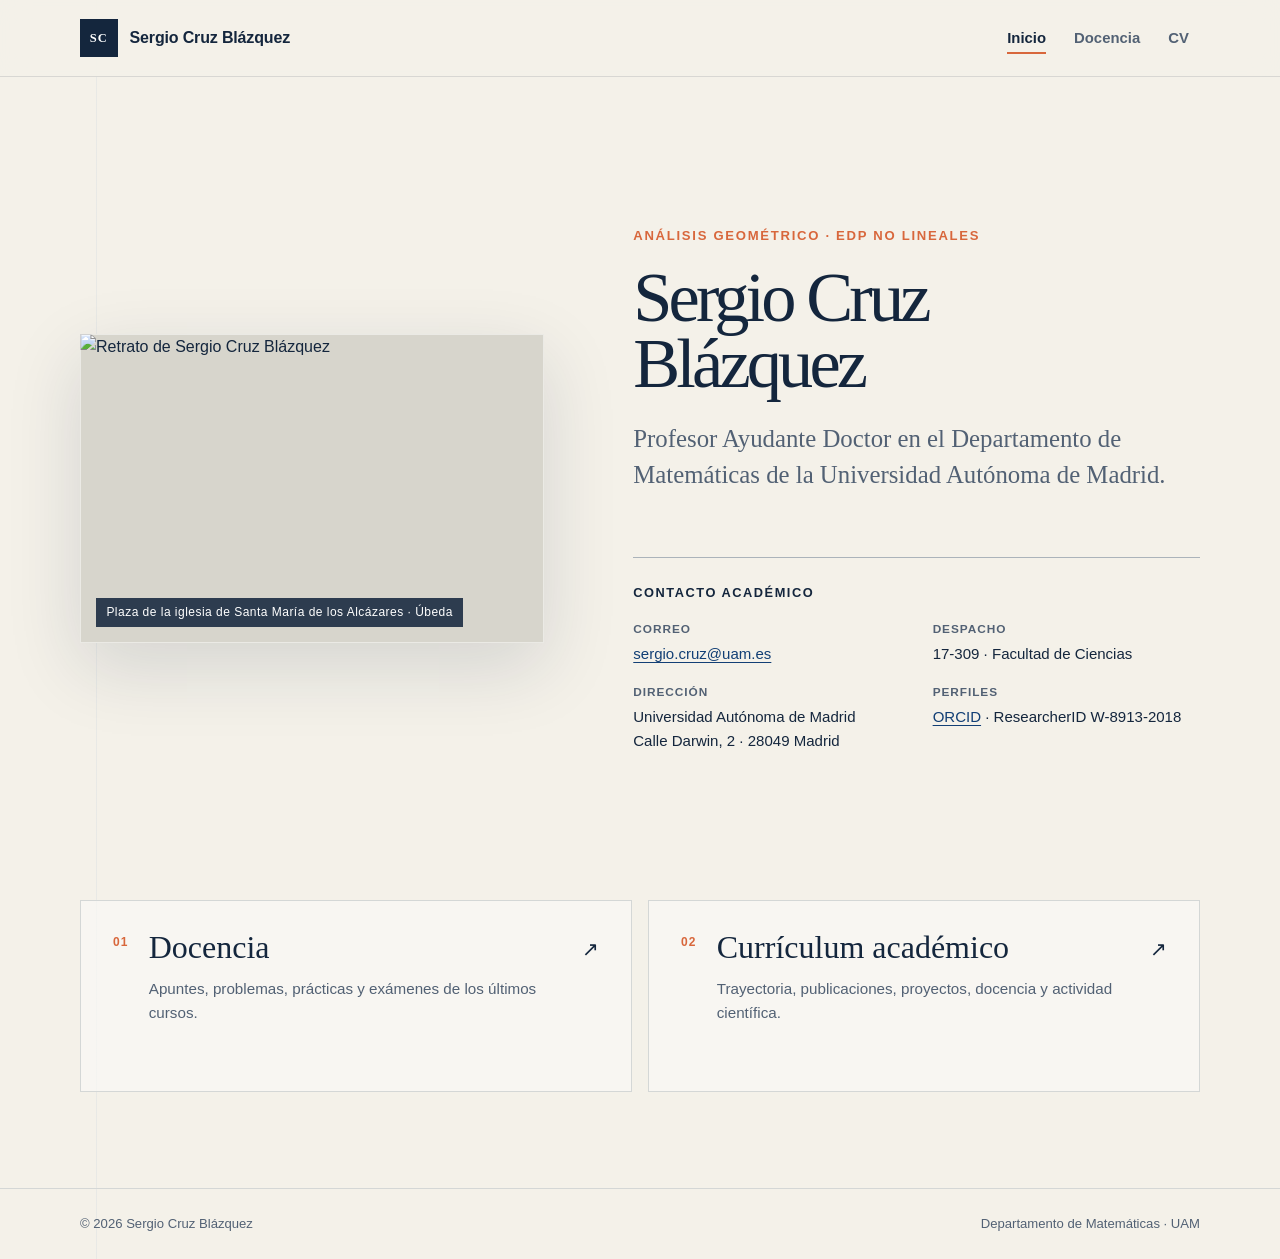
==== commit 24a963d7: "Ajusta títulos y documenta la edición" ====
--- a/index.html
+++ b/index.html
@@ -1,4 +1,5 @@
 <!doctype html>
+<!-- GUÍA DE EDICIÓN: consulte README.md en la raíz del repositorio. -->
 <html lang="es">
 <head>
   <meta charset="utf-8">
@@ -29,7 +30,7 @@
     <section class="home-hero page-shell" aria-labelledby="nombre">
       <div class="portrait-frame">
         <img src="assets/img/sergio.jpg" alt="Retrato de Sergio Cruz Blázquez" width="2250" height="4000" fetchpriority="high">
-        <span class="portrait-caption">Universidad Autónoma de Madrid</span>
+        <span class="portrait-caption">Plaza de la iglesia de Santa María de los Alcázares · Úbeda</span>
       </div>
 
       <div class="hero-copy">
--- a/styles.css
+++ b/styles.css
@@ -192,13 +192,17 @@
 .portrait-caption {
   position: absolute;
   left: 1rem;
+  right: 1rem;
   bottom: 1rem;
   z-index: 2;
+  width: fit-content;
+  max-width: calc(100% - 2rem);
   padding: 0.4rem 0.65rem;
   background: rgba(20, 38, 61, 0.87);
   color: #fff;
   font-size: 0.75rem;
   letter-spacing: 0.04em;
+  line-height: 1.35;
 }
 
 .eyebrow {
@@ -220,7 +224,7 @@
   max-width: 10ch;
   margin: 0;
   font-family: var(--serif);
-  font-size: clamp(3.1rem, 7vw, 6.4rem);
+  font-size: clamp(2.65rem, 5.5vw, 4.9rem);
   font-weight: 500;
   letter-spacing: -0.055em;
   line-height: 0.94;
@@ -351,7 +355,7 @@
 
 .page-hero h1 {
   max-width: none;
-  font-size: clamp(3.5rem, 8vw, 7.2rem);
+  font-size: clamp(2.9rem, 6vw, 5rem);
 }
 
 .page-hero > p:last-of-type {
@@ -765,7 +769,7 @@
 
   h1 {
     max-width: 12ch;
-    font-size: clamp(3.2rem, 12vw, 5.5rem);
+    font-size: clamp(2.8rem, 9.5vw, 4.2rem);
   }
 
   .home-links {
@@ -835,7 +839,7 @@
   }
 
   h1 {
-    font-size: clamp(3rem, 16vw, 4.3rem);
+    font-size: clamp(2.7rem, 13vw, 3.7rem);
   }
 
   .contact-list {
@@ -866,7 +870,7 @@
   }
 
   .page-hero h1 {
-    font-size: clamp(3rem, 16vw, 4.4rem);
+    font-size: clamp(2.7rem, 13vw, 3.8rem);
   }
 
   .content-layout {
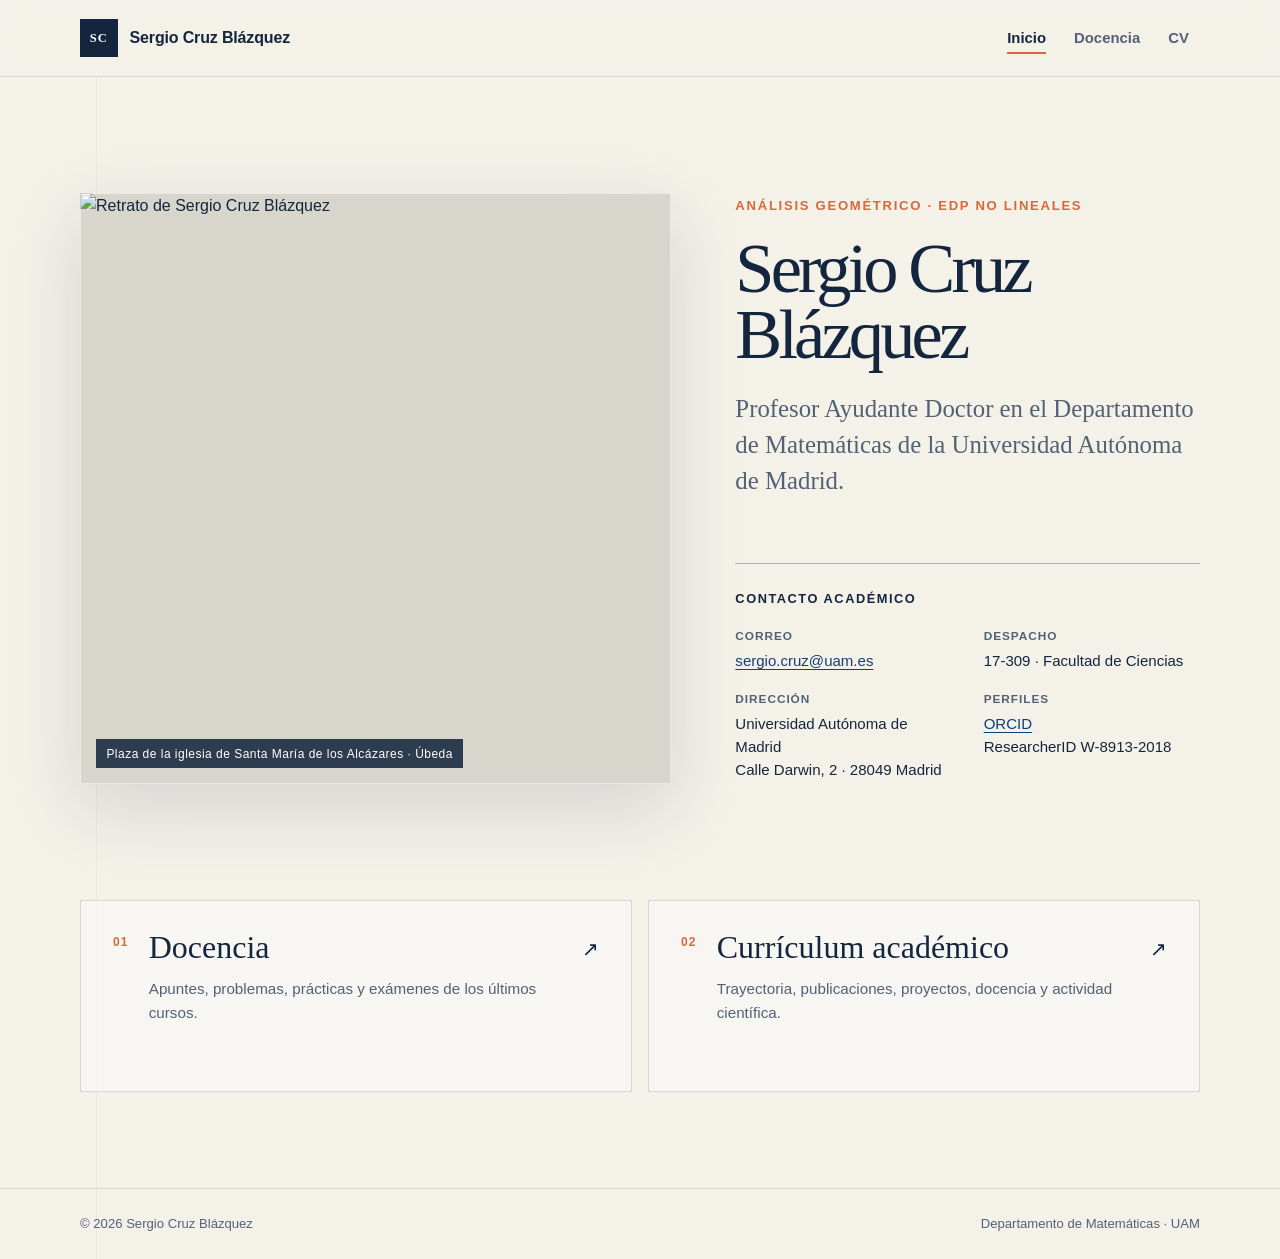
==== commit 711e5e9a: "Equilibra la portada y separa los perfiles" ====
--- a/index.html
+++ b/index.html
@@ -57,7 +57,7 @@
               <dt>Perfiles</dt>
               <dd>
                 <a href="https://orcid.org/0000-0003-3401-5617" target="_blank" rel="noopener noreferrer">ORCID</a>
-                <span aria-hidden="true">·</span>
+                <br>
                 ResearcherID W-8913-2018
               </dd>
             </div>
--- a/styles.css
+++ b/styles.css
@@ -158,8 +158,8 @@
 
 .home-hero {
   display: grid;
-  grid-template-columns: minmax(320px, 0.9fr) minmax(400px, 1.1fr);
-  gap: clamp(3rem, 7vw, 7.5rem);
+  grid-template-columns: minmax(420px, 1.12fr) minmax(400px, 0.88fr);
+  gap: clamp(2.5rem, 5vw, 5rem);
   align-items: center;
   min-height: calc(100vh - 77px);
   padding-block: clamp(3rem, 8vw, 7rem);
@@ -167,7 +167,7 @@
 
 .portrait-frame {
   position: relative;
-  aspect-ratio: 3 / 2;
+  aspect-ratio: 1 / 1;
   overflow: hidden;
   box-shadow: var(--shadow);
   background: #d7d5cc;
@@ -186,7 +186,7 @@
   width: 100%;
   height: 100%;
   object-fit: cover;
-  object-position: 50% 16%;
+  object-position: 50% 5%;
 }
 
 .portrait-caption {
@@ -765,6 +765,11 @@
 
   .portrait-frame {
     width: min(100%, 650px);
+    aspect-ratio: 3 / 2;
+  }
+
+  .portrait-frame img {
+    object-position: 50% 16%;
   }
 
   h1 {
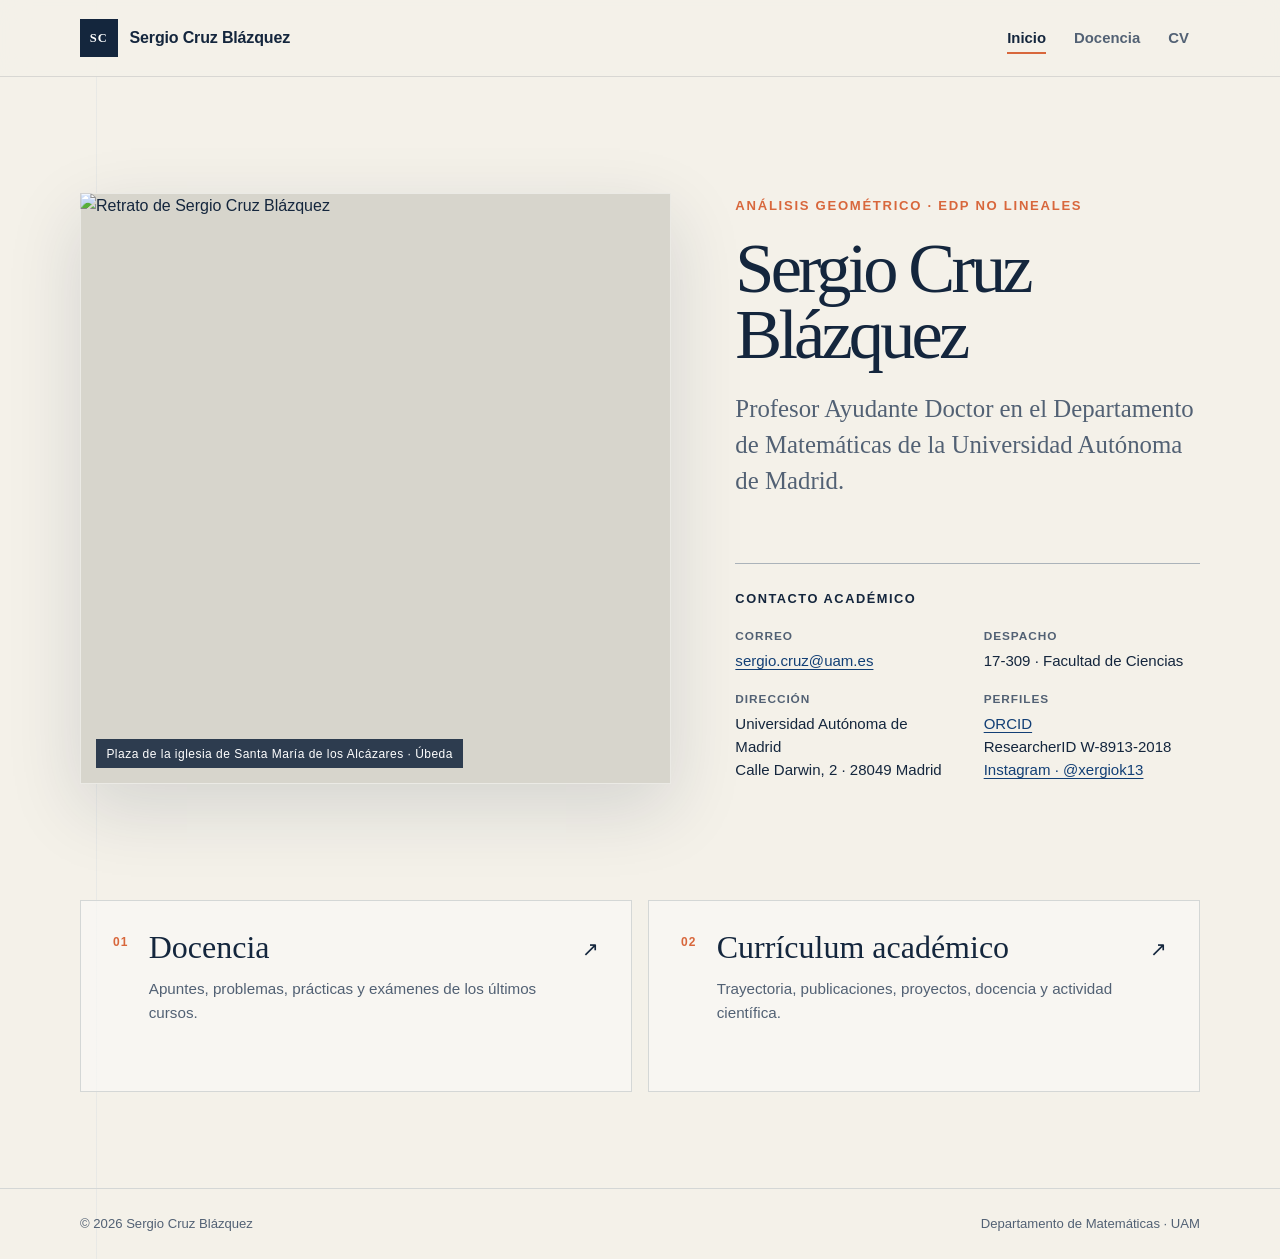
==== commit b7df4974: "Añade docencia del curso 2026-2027" ====
--- a/index.html
+++ b/index.html
@@ -7,7 +7,7 @@
   <meta name="description" content="Página académica de Sergio Cruz Blázquez, profesor del Departamento de Matemáticas de la Universidad Autónoma de Madrid.">
   <title>Sergio Cruz Blázquez | Matemáticas UAM</title>
   <link rel="icon" type="image/x-icon" href="assets/img/icono2.ico">
-  <link rel="stylesheet" href="styles.css">
+  <link rel="stylesheet" href="styles.css?v=20260916-1">
 </head>
 <body>
   <a class="skip-link" href="#contenido">Saltar al contenido</a>
@@ -59,6 +59,8 @@
                 <a href="https://orcid.org/0000-0003-3401-5617" target="_blank" rel="noopener noreferrer">ORCID</a>
                 <br>
                 ResearcherID W-8913-2018
+                <br>
+                <a href="https://www.instagram.com/xergiok13/" target="_blank" rel="noopener noreferrer">Instagram · @xergiok13</a>
               </dd>
             </div>
           </dl>
--- a/styles.css
+++ b/styles.css
@@ -504,6 +504,76 @@
   list-style: none;
 }
 
+.resource-group summary {
+  display: flex;
+  justify-content: space-between;
+  gap: 1.25rem;
+  align-items: center;
+  padding: 1rem 1.2rem;
+  cursor: pointer;
+  list-style: none;
+  transition: background 150ms ease;
+}
+
+.resource-group summary::-webkit-details-marker {
+  display: none;
+}
+
+.resource-group summary:hover,
+.resource-group summary:focus-visible {
+  background: rgba(30, 94, 170, 0.07);
+}
+
+.resource-group summary strong,
+.resource-group summary small,
+.resource-pending strong,
+.resource-pending small {
+  display: block;
+}
+
+.resource-group summary strong,
+.resource-pending strong {
+  font-size: 0.92rem;
+  line-height: 1.35;
+}
+
+.resource-group summary small,
+.resource-pending small {
+  margin-top: 0.15rem;
+  color: var(--ink-soft);
+  font-size: 0.76rem;
+  line-height: 1.4;
+}
+
+.resource-group-action {
+  display: flex;
+  flex: 0 0 auto;
+  align-items: center;
+  gap: 0.45rem;
+  color: var(--accent);
+  font-size: 0.68rem;
+  font-weight: 800;
+  letter-spacing: 0.08em;
+  text-transform: uppercase;
+}
+
+.resource-group-action::after {
+  content: "+";
+  width: 1rem;
+  font-size: 1rem;
+  line-height: 1;
+  text-align: center;
+}
+
+.resource-group[open] .resource-group-action::after {
+  content: "−";
+}
+
+.resource-list-nested {
+  border-top: 1px solid var(--line);
+  background: rgba(255, 255, 255, 0.32);
+}
+
 .resource-list li + li {
   border-top: 1px solid var(--line);
 }
@@ -527,6 +597,11 @@
 .resource-list strong,
 .resource-list small {
   display: block;
+}
+
+.resource-pending {
+  padding: 1rem 1.2rem;
+  color: var(--ink-soft);
 }
 
 .resource-list strong {
